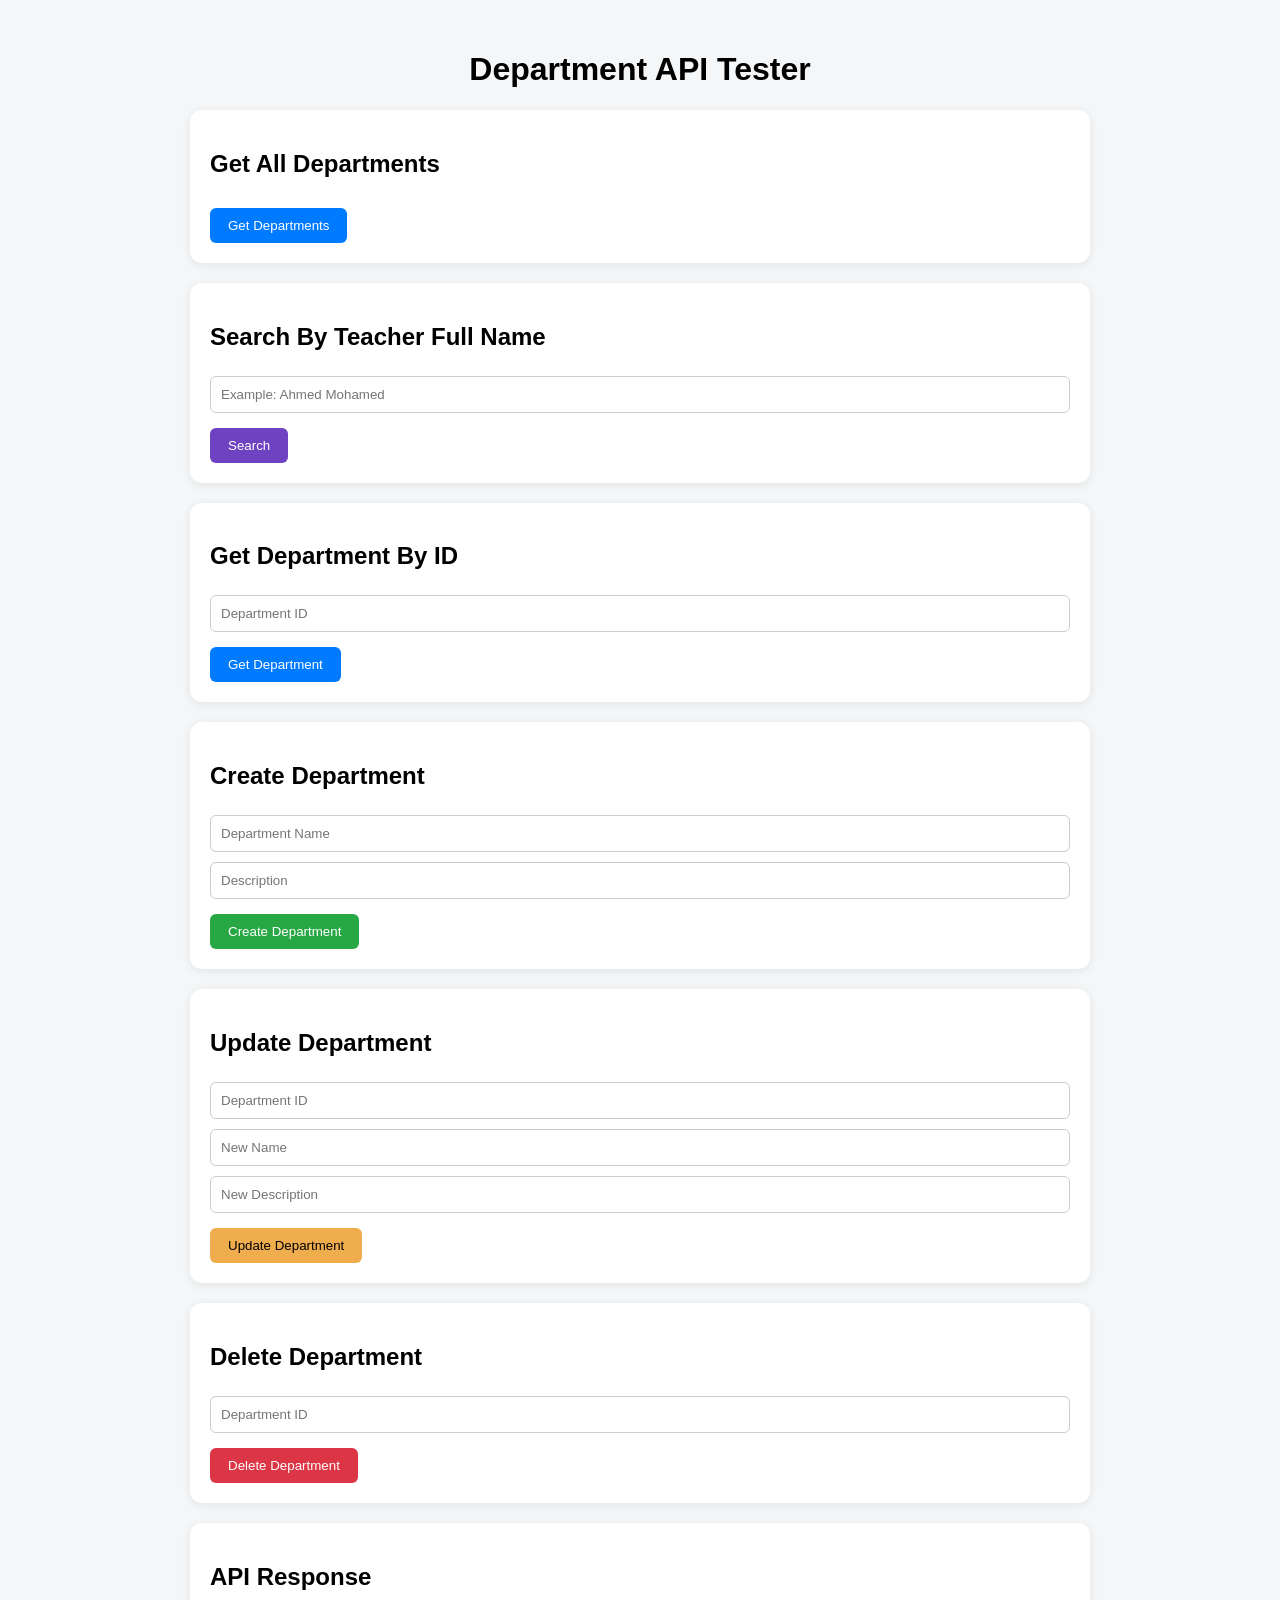
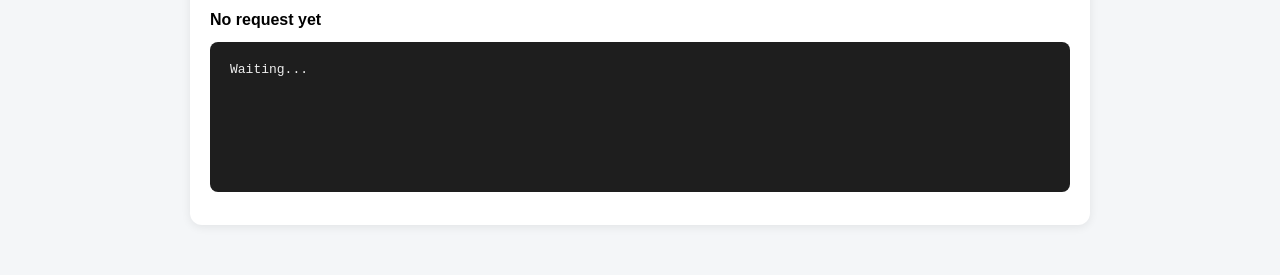
==== Front End/index.html @ 7e8ea7d5 "Third Commit" ====
<!DOCTYPE html>
<html lang="en">
<head>
    <meta charset="UTF-8">
    <meta name="viewport" content="width=device-width, initial-scale=1.0">

    <title>Department API Tester</title>

    <style>
        * {
            box-sizing: border-box;
        }

        body {
            font-family: Arial, sans-serif;
            background: #f4f6f8;
            margin: 0;
            padding: 30px;
        }

        .container {
            max-width: 900px;
            margin: auto;
        }

        h1 {
            text-align: center;
        }

        .card {
            background: white;
            padding: 20px;
            margin-bottom: 20px;
            border-radius: 12px;
            box-shadow: 0 2px 10px rgba(0,0,0,0.08);
        }

        input {
            width: 100%;
            padding: 10px;
            margin: 5px 0;
            border: 1px solid #ccc;
            border-radius: 6px;
        }

        button {
            padding: 10px 18px;
            margin-top: 10px;
            border: none;
            border-radius: 6px;
            cursor: pointer;
            background: #007bff;
            color: white;
        }

        .create {
            background: #28a745;
        }

        .update {
            background: #f0ad4e;
            color: black;
        }

        .delete {
            background: #dc3545;
        }

        .search {
            background: #6f42c1;
        }

        #status {
            font-weight: bold;
            margin-bottom: 10px;
        }

        pre {
            background: #1e1e1e;
            color: #eee;
            padding: 20px;
            border-radius: 8px;
            min-height: 150px;
            overflow-x: auto;
        }
    </style>
</head>

<body>

<div class="container">

    <h1>Department API Tester</h1>


    <!-- GET ALL -->
    <div class="card">
        <h2>Get All Departments</h2>

        <button onclick="getDepartments()">
            Get Departments
        </button>
    </div>


    <!-- SEARCH BY TEACHER NAME -->
    <div class="card">

        <h2>Search By Teacher Full Name</h2>

        <input
            type="text"
            id="teacherFullName"
            placeholder="Example: Ahmed Mohamed">

        <button
            class="search"
            onclick="searchByTeacherName()">

            Search
        </button>

    </div>


    <!-- GET BY ID -->
    <div class="card">

        <h2>Get Department By ID</h2>

        <input
            type="number"
            id="getId"
            placeholder="Department ID">

        <button onclick="getDepartmentById()">
            Get Department
        </button>

    </div>


    <!-- CREATE -->
    <div class="card">

        <h2>Create Department</h2>

        <input
            type="text"
            id="createName"
            placeholder="Department Name">

        <input
            type="text"
            id="createDescription"
            placeholder="Description">

        <button
            class="create"
            onclick="createDepartment()">

            Create Department
        </button>

    </div>


    <!-- UPDATE -->
    <div class="card">

        <h2>Update Department</h2>

        <input
            type="number"
            id="updateId"
            placeholder="Department ID">

        <input
            type="text"
            id="updateName"
            placeholder="New Name">

        <input
            type="text"
            id="updateDescription"
            placeholder="New Description">

        <button
            class="update"
            onclick="updateDepartment()">

            Update Department
        </button>

    </div>


    <!-- DELETE -->
    <div class="card">

        <h2>Delete Department</h2>

        <input
            type="number"
            id="deleteId"
            placeholder="Department ID">

        <button
            class="delete"
            onclick="deleteDepartment()">

            Delete Department
        </button>

    </div>


    <!-- RESPONSE -->
    <div class="card">

        <h2>API Response</h2>

        <div id="status">
            No request yet
        </div>

        <pre id="response">Waiting...</pre>

    </div>

</div>


<script>

    // غير البورت لو الـ API شغال على بورت مختلف
    const apiUrl = "http://localhost:5203/api/Department";


    function showResponse(status, data) {

        document.getElementById("status").textContent =
            "Status: " + status;

        if (typeof data === "string") {

            document.getElementById("response").textContent =
                data;

        } else {

            document.getElementById("response").textContent =
                JSON.stringify(data, null, 2);

        }
    }



    // ==================================
    // GET ALL
    // ==================================

    async function getDepartments() {

        try {

            const response = await fetch(apiUrl);

            const data = await response.json();

            showResponse(response.status, data);

        }
        catch (error) {

            showResponse("ERROR", error.message);

        }
    }



    // ==================================
    // SEARCH BY TEACHER FULL NAME
    // ==================================

    async function searchByTeacherName() {

        const fullName =
            document.getElementById("teacherFullName").value;


        if (!fullName.trim()) {

            alert("Enter Teacher Full Name");

            return;
        }


        try {

            const response = await fetch(
                `${apiUrl}/Search?fullName=${encodeURIComponent(fullName)}`
            );


            if (!response.ok) {

                const error =
                    await response.text();

                showResponse(
                    response.status,
                    error
                );

                return;
            }


            const data =
                await response.json();


            showResponse(
                response.status,
                data
            );

        }
        catch (error) {

            showResponse(
                "ERROR",
                error.message
            );

        }
    }



    // ==================================
    // GET BY ID
    // ==================================

    async function getDepartmentById() {

        const id =
            document.getElementById("getId").value;


        if (!id) {

            alert("Enter Department ID");

            return;
        }


        try {

            const response =
                await fetch(`${apiUrl}/${id}`);


            if (!response.ok) {

                const error =
                    await response.text();

                showResponse(
                    response.status,
                    error
                );

                return;
            }


            const data =
                await response.json();


            showResponse(
                response.status,
                data
            );

        }
        catch (error) {

            showResponse(
                "ERROR",
                error.message
            );

        }
    }



    // ==================================
    // CREATE
    // ==================================

    async function createDepartment() {

        const name =
            document.getElementById("createName").value;

        const description =
            document.getElementById("createDescription").value;


        if (!name.trim()) {

            alert("Enter Department Name");

            return;
        }


        const department = {

            name: name,

            description: description

        };


        try {

            const response = await fetch(
                apiUrl,
                {
                    method: "POST",

                    headers: {
                        "Content-Type": "application/json"
                    },

                    body: JSON.stringify(department)
                }
            );


            if (!response.ok) {

                const error =
                    await response.text();

                showResponse(
                    response.status,
                    error
                );

                return;
            }


            const data =
                await response.json();


            showResponse(
                response.status,
                data
            );

        }
        catch (error) {

            showResponse(
                "ERROR",
                error.message
            );

        }
    }



    // ==================================
    // UPDATE
    // ==================================

    async function updateDepartment() {

        const id =
            document.getElementById("updateId").value;

        const name =
            document.getElementById("updateName").value;

        const description =
            document.getElementById("updateDescription").value;


        if (!id || !name.trim()) {

            alert("Enter Department ID and Name");

            return;
        }


        const department = {

            id: Number(id),

            name: name,

            description: description

        };


        try {

            const response =
                await fetch(
                    `${apiUrl}/${id}`,
                    {
                        method: "PUT",

                        headers: {
                            "Content-Type": "application/json"
                        },

                        body:
                            JSON.stringify(department)
                    }
                );


            // Controller returns NoContent()
            if (response.status === 204) {

                showResponse(
                    204,
                    "Department Updated Successfully"
                );

                return;
            }


            const error =
                await response.text();


            showResponse(
                response.status,
                error
            );

        }
        catch (error) {

            showResponse(
                "ERROR",
                error.message
            );

        }
    }



    // ==================================
    // DELETE
    // ==================================

    async function deleteDepartment() {

        const id =
            document.getElementById("deleteId").value;


        if (!id) {

            alert("Enter Department ID");

            return;
        }


        try {

            const response =
                await fetch(
                    `${apiUrl}?id=${id}`,
                    {
                        method: "DELETE",

                        headers: {
                            "Content-Type": "application/json"
                        },

                        // لأن الـ Controller الحالي عندك
                        // بيطلب Department parameter
                        body: JSON.stringify({
                            id: Number(id),
                            name: "Delete",
                            description: ""
                        })
                    }
                );


            if (response.status === 204) {

                showResponse(
                    204,
                    "Department Deleted Successfully"
                );

                return;
            }


            const error =
                await response.text();


            showResponse(
                response.status,
                error
            );

        }
        catch (error) {

            showResponse(
                "ERROR",
                error.message
            );

        }
    }

</script>

</body>
</html>
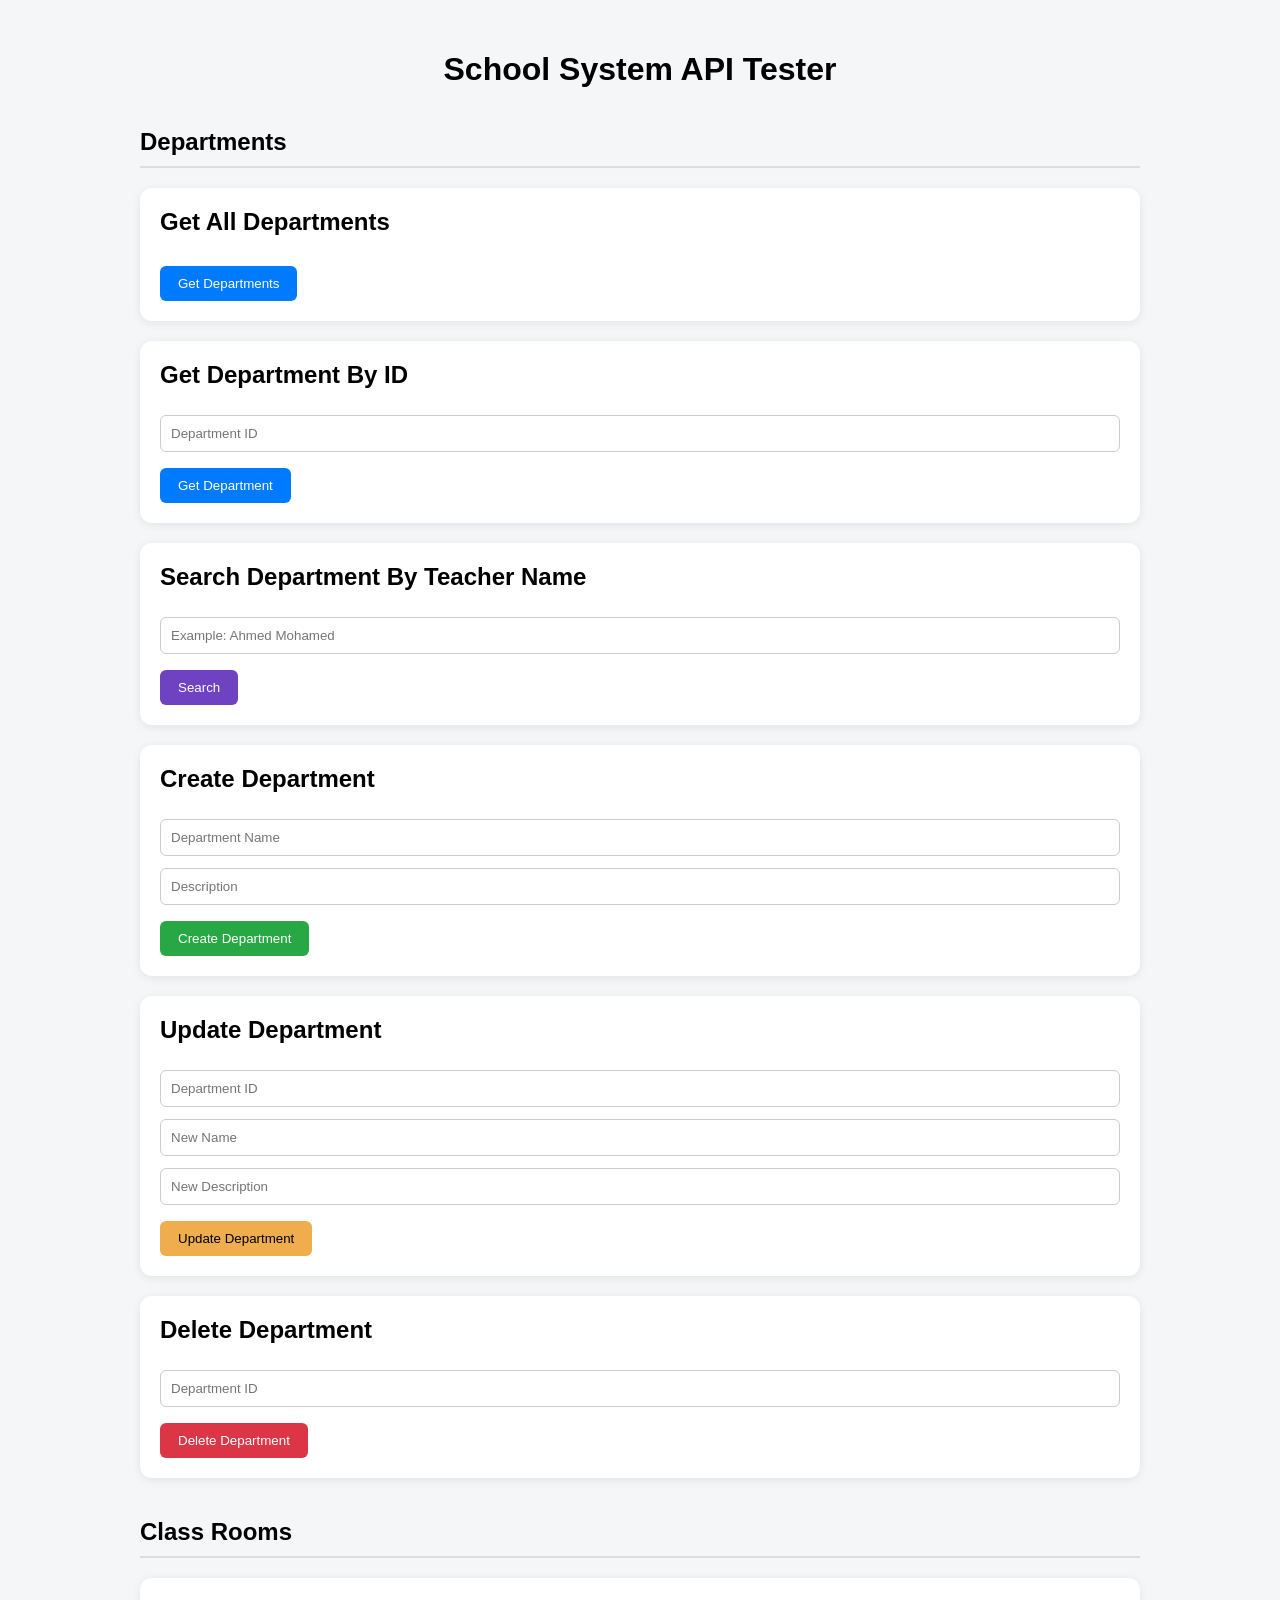
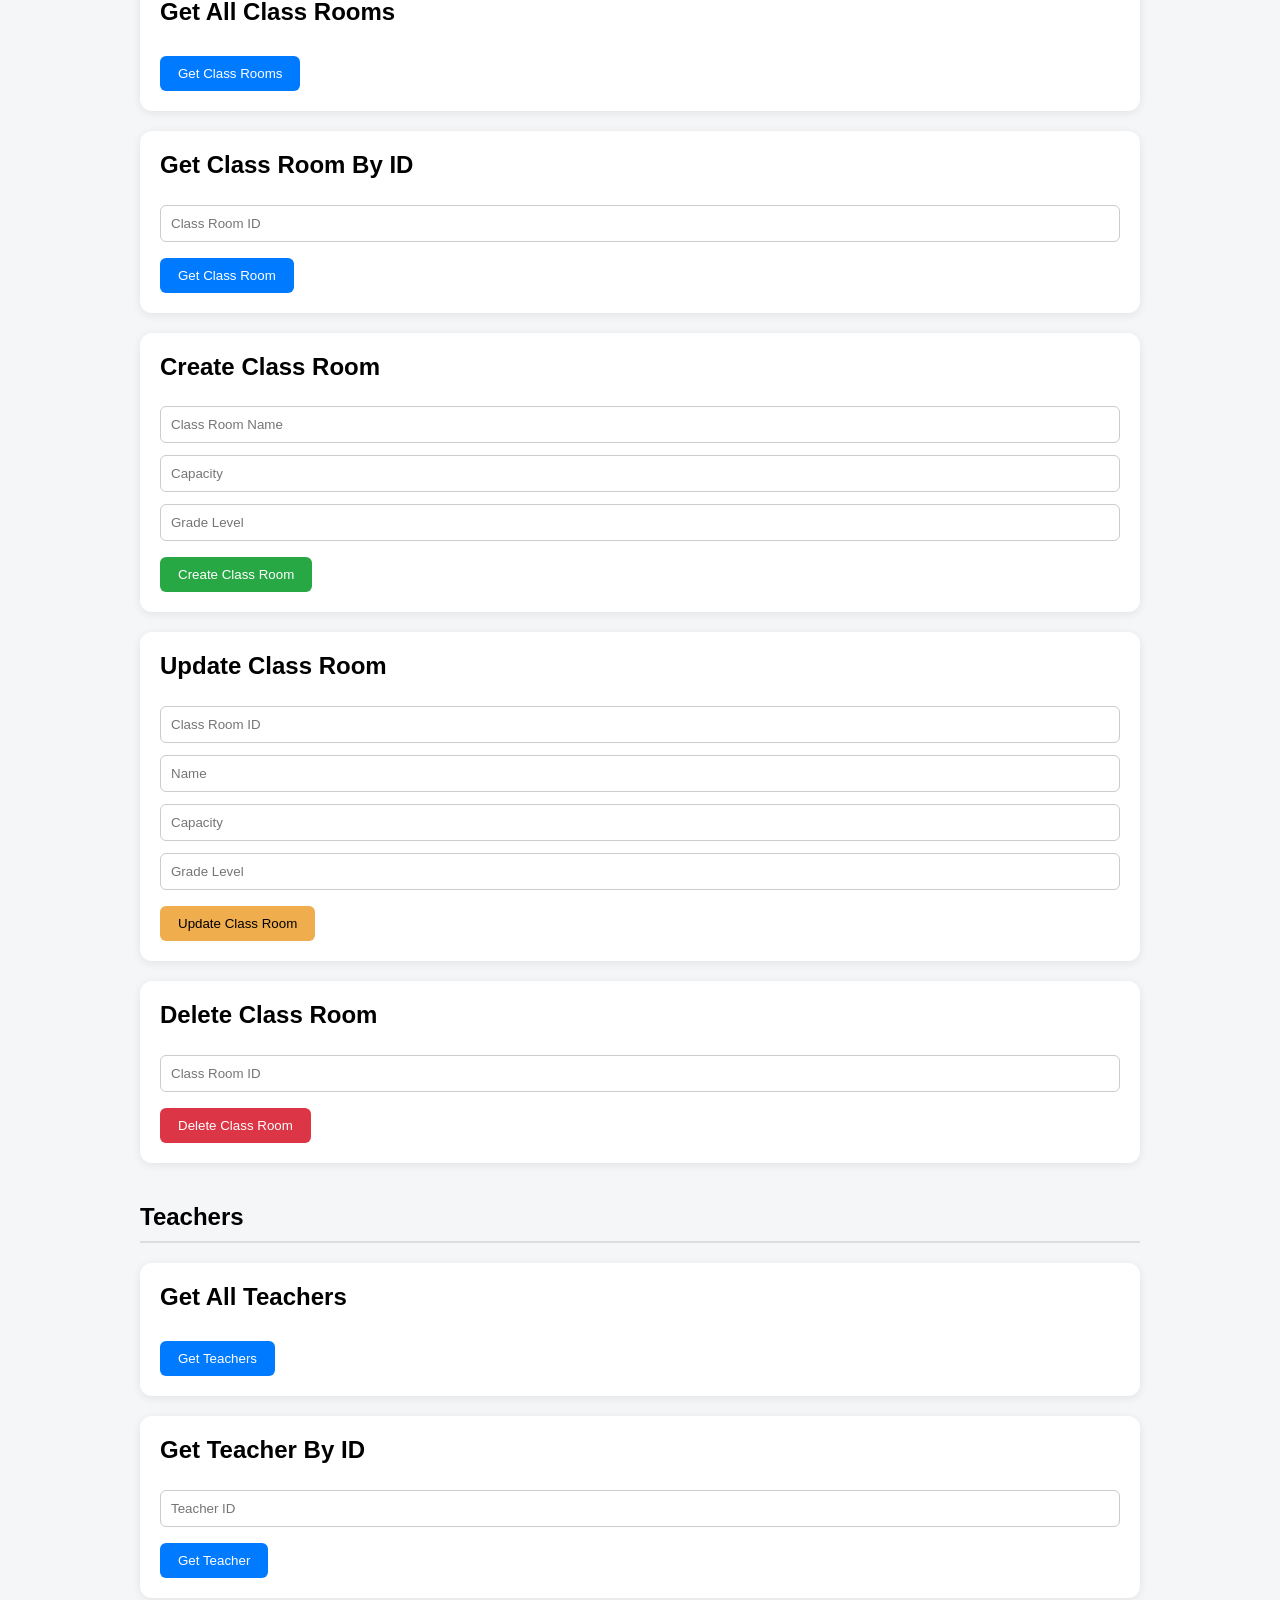
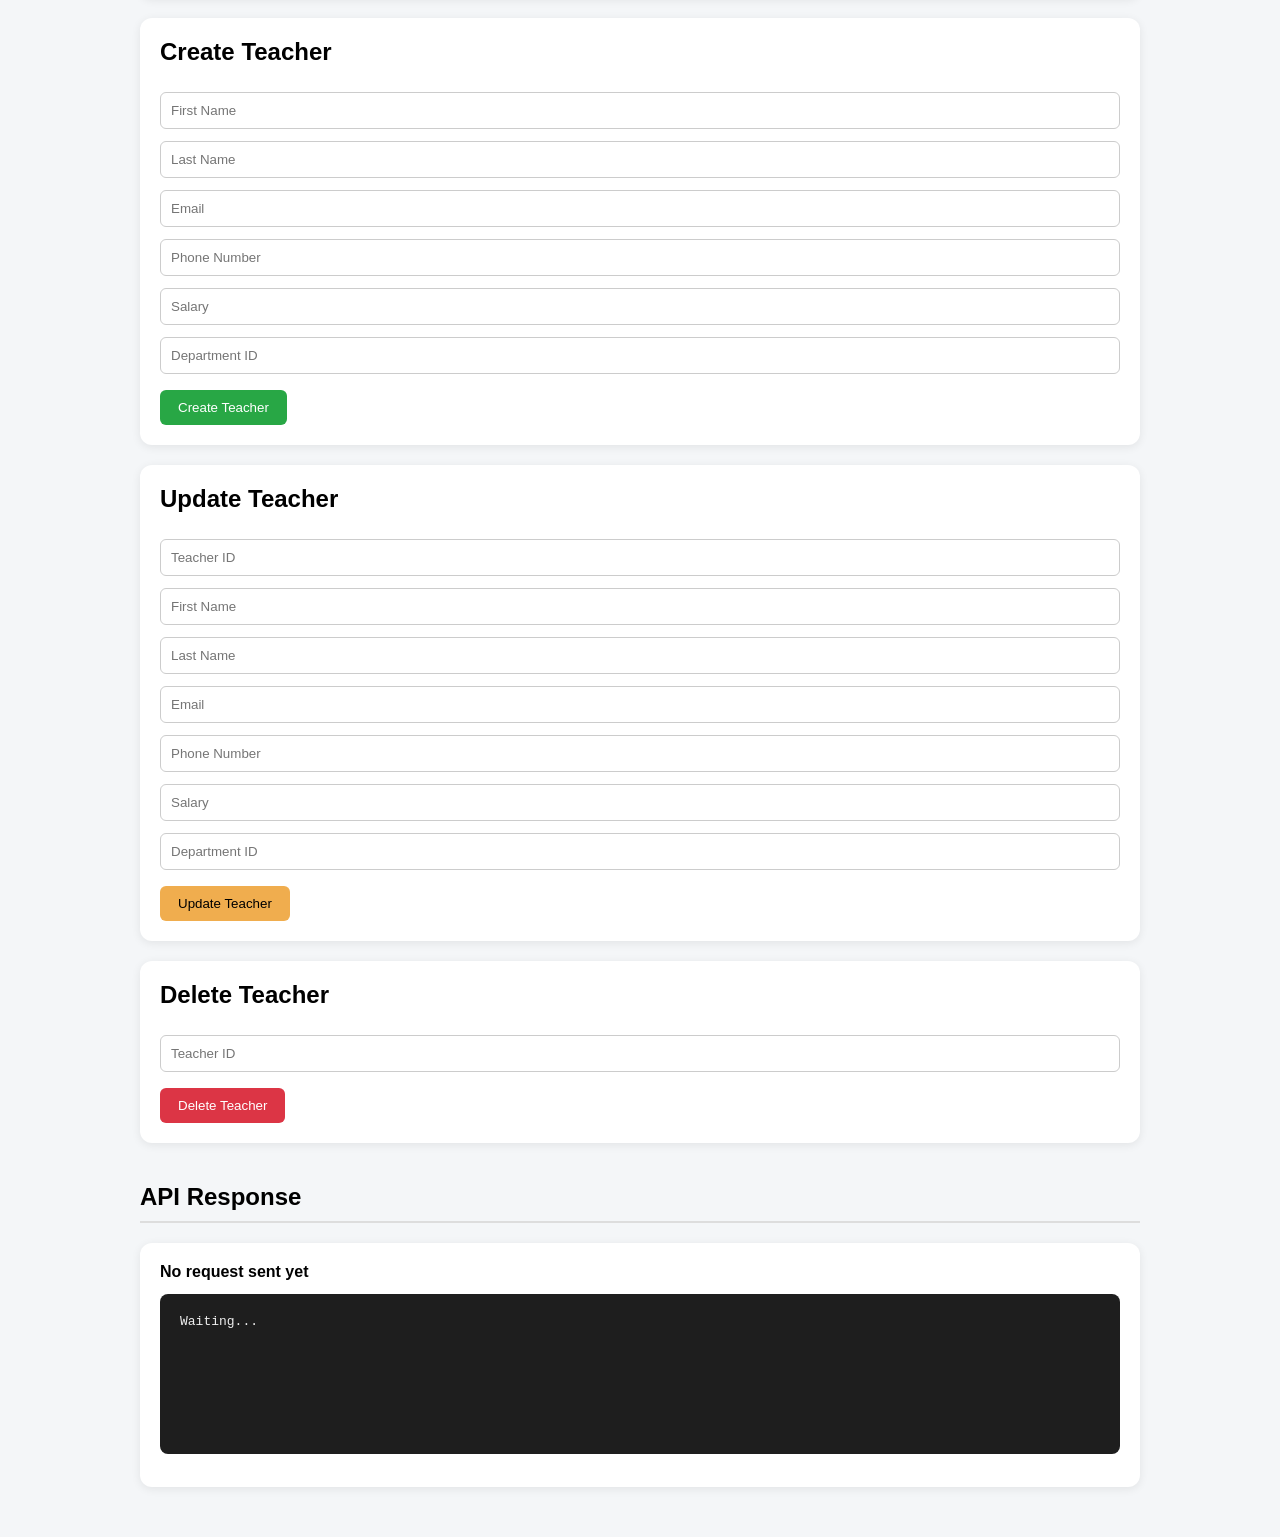
==== commit 44da4e27: "Commit fore" ====
--- a/Front End/index.html
+++ b/Front End/index.html
@@ -3,8 +3,7 @@
 <head>
     <meta charset="UTF-8">
     <meta name="viewport" content="width=device-width, initial-scale=1.0">
-
-    <title>Department API Tester</title>
+    <title>School System API Tester</title>
 
     <style>
         * {
@@ -12,19 +11,30 @@
         }
 
         body {
+            margin: 0;
+            padding: 30px;
             font-family: Arial, sans-serif;
             background: #f4f6f8;
-            margin: 0;
-            padding: 30px;
         }
 
         .container {
-            max-width: 900px;
+            max-width: 1000px;
             margin: auto;
         }
 
         h1 {
             text-align: center;
+            margin-bottom: 30px;
+        }
+
+        h2 {
+            margin-top: 0;
+        }
+
+        .section-title {
+            margin-top: 40px;
+            padding-bottom: 10px;
+            border-bottom: 2px solid #ddd;
         }
 
         .card {
@@ -38,7 +48,7 @@
         input {
             width: 100%;
             padding: 10px;
-            margin: 5px 0;
+            margin: 6px 0;
             border: 1px solid #ccc;
             border-radius: 6px;
         }
@@ -49,8 +59,8 @@
             border: none;
             border-radius: 6px;
             cursor: pointer;
+            color: white;
             background: #007bff;
-            color: white;
         }
 
         .create {
@@ -80,7 +90,7 @@
             color: #eee;
             padding: 20px;
             border-radius: 8px;
-            min-height: 150px;
+            min-height: 160px;
             overflow-x: auto;
         }
     </style>
@@ -90,10 +100,16 @@
 
 <div class="container">
 
-    <h1>Department API Tester</h1>
-
-
-    <!-- GET ALL -->
+    <h1>School System API Tester</h1>
+
+
+    <!-- ========================= -->
+    <!-- DEPARTMENTS -->
+    <!-- ========================= -->
+
+    <h2 class="section-title">Departments</h2>
+
+
     <div class="card">
         <h2>Get All Departments</h2>
 
@@ -103,14 +119,26 @@
     </div>
 
 
-    <!-- SEARCH BY TEACHER NAME -->
-    <div class="card">
-
-        <h2>Search By Teacher Full Name</h2>
-
-        <input
-            type="text"
-            id="teacherFullName"
+    <div class="card">
+        <h2>Get Department By ID</h2>
+
+        <input
+            type="number"
+            id="departmentGetId"
+            placeholder="Department ID">
+
+        <button onclick="getDepartmentById()">
+            Get Department
+        </button>
+    </div>
+
+
+    <div class="card">
+        <h2>Search Department By Teacher Name</h2>
+
+        <input
+            type="text"
+            id="teacherSearchName"
             placeholder="Example: Ahmed Mohamed">
 
         <button
@@ -119,40 +147,20 @@
 
             Search
         </button>
-
-    </div>
-
-
-    <!-- GET BY ID -->
-    <div class="card">
-
-        <h2>Get Department By ID</h2>
-
-        <input
-            type="number"
-            id="getId"
-            placeholder="Department ID">
-
-        <button onclick="getDepartmentById()">
-            Get Department
-        </button>
-
-    </div>
-
-
-    <!-- CREATE -->
-    <div class="card">
-
+    </div>
+
+
+    <div class="card">
         <h2>Create Department</h2>
 
         <input
             type="text"
-            id="createName"
+            id="departmentCreateName"
             placeholder="Department Name">
 
         <input
             type="text"
-            id="createDescription"
+            id="departmentCreateDescription"
             placeholder="Description">
 
         <button
@@ -161,28 +169,25 @@
 
             Create Department
         </button>
-
-    </div>
-
-
-    <!-- UPDATE -->
-    <div class="card">
-
+    </div>
+
+
+    <div class="card">
         <h2>Update Department</h2>
 
         <input
             type="number"
-            id="updateId"
+            id="departmentUpdateId"
             placeholder="Department ID">
 
         <input
             type="text"
-            id="updateName"
+            id="departmentUpdateName"
             placeholder="New Name">
 
         <input
             type="text"
-            id="updateDescription"
+            id="departmentUpdateDescription"
             placeholder="New Description">
 
         <button
@@ -191,18 +196,15 @@
 
             Update Department
         </button>
-
-    </div>
-
-
-    <!-- DELETE -->
-    <div class="card">
-
+    </div>
+
+
+    <div class="card">
         <h2>Delete Department</h2>
 
         <input
             type="number"
-            id="deleteId"
+            id="departmentDeleteId"
             placeholder="Department ID">
 
         <button
@@ -211,17 +213,281 @@
 
             Delete Department
         </button>
-
-    </div>
-
-
+    </div>
+
+
+    <!-- ========================= -->
+    <!-- CLASSROOMS -->
+    <!-- ========================= -->
+
+    <h2 class="section-title">Class Rooms</h2>
+
+
+    <div class="card">
+
+        <h2>Get All Class Rooms</h2>
+
+        <button onclick="getClassRooms()">
+            Get Class Rooms
+        </button>
+
+    </div>
+
+
+    <div class="card">
+
+        <h2>Get Class Room By ID</h2>
+
+        <input
+            type="number"
+            id="classRoomGetId"
+            placeholder="Class Room ID">
+
+        <button onclick="getClassRoomById()">
+            Get Class Room
+        </button>
+
+    </div>
+
+
+    <div class="card">
+
+        <h2>Create Class Room</h2>
+
+        <input
+            type="text"
+            id="classRoomCreateName"
+            placeholder="Class Room Name">
+
+        <input
+            type="number"
+            id="classRoomCreateCapacity"
+            placeholder="Capacity">
+
+        <input
+            type="text"
+            id="classRoomCreateGrade"
+            placeholder="Grade Level">
+
+        <button
+            class="create"
+            onclick="createClassRoom()">
+
+            Create Class Room
+        </button>
+
+    </div>
+
+
+    <div class="card">
+
+        <h2>Update Class Room</h2>
+
+        <input
+            type="number"
+            id="classRoomUpdateId"
+            placeholder="Class Room ID">
+
+        <input
+            type="text"
+            id="classRoomUpdateName"
+            placeholder="Name">
+
+        <input
+            type="number"
+            id="classRoomUpdateCapacity"
+            placeholder="Capacity">
+
+        <input
+            type="text"
+            id="classRoomUpdateGrade"
+            placeholder="Grade Level">
+
+        <button
+            class="update"
+            onclick="updateClassRoom()">
+
+            Update Class Room
+        </button>
+
+    </div>
+
+
+    <div class="card">
+
+        <h2>Delete Class Room</h2>
+
+        <input
+            type="number"
+            id="classRoomDeleteId"
+            placeholder="Class Room ID">
+
+        <button
+            class="delete"
+            onclick="deleteClassRoom()">
+
+            Delete Class Room
+        </button>
+
+    </div>
+
+
+    <!-- ========================= -->
+    <!-- TEACHERS -->
+    <!-- ========================= -->
+
+    <h2 class="section-title">Teachers</h2>
+
+
+    <div class="card">
+
+        <h2>Get All Teachers</h2>
+
+        <button onclick="getTeachers()">
+            Get Teachers
+        </button>
+
+    </div>
+
+
+    <div class="card">
+
+        <h2>Get Teacher By ID</h2>
+
+        <input
+            type="number"
+            id="teacherGetId"
+            placeholder="Teacher ID">
+
+        <button onclick="getTeacherById()">
+            Get Teacher
+        </button>
+
+    </div>
+
+
+    <div class="card">
+
+        <h2>Create Teacher</h2>
+
+        <input
+            type="text"
+            id="teacherCreateFirstName"
+            placeholder="First Name">
+
+        <input
+            type="text"
+            id="teacherCreateLastName"
+            placeholder="Last Name">
+
+        <input
+            type="email"
+            id="teacherCreateEmail"
+            placeholder="Email">
+
+        <input
+            type="text"
+            id="teacherCreatePhone"
+            placeholder="Phone Number">
+
+        <input
+            type="number"
+            id="teacherCreateSalary"
+            placeholder="Salary">
+
+        <input
+            type="number"
+            id="teacherCreateDepartmentId"
+            placeholder="Department ID">
+
+        <button
+            class="create"
+            onclick="createTeacher()">
+
+            Create Teacher
+        </button>
+
+    </div>
+
+
+    <div class="card">
+
+        <h2>Update Teacher</h2>
+
+        <input
+            type="number"
+            id="teacherUpdateId"
+            placeholder="Teacher ID">
+
+        <input
+            type="text"
+            id="teacherUpdateFirstName"
+            placeholder="First Name">
+
+        <input
+            type="text"
+            id="teacherUpdateLastName"
+            placeholder="Last Name">
+
+        <input
+            type="email"
+            id="teacherUpdateEmail"
+            placeholder="Email">
+
+        <input
+            type="text"
+            id="teacherUpdatePhone"
+            placeholder="Phone Number">
+
+        <input
+            type="number"
+            id="teacherUpdateSalary"
+            placeholder="Salary">
+
+        <input
+            type="number"
+            id="teacherUpdateDepartmentId"
+            placeholder="Department ID">
+
+        <button
+            class="update"
+            onclick="updateTeacher()">
+
+            Update Teacher
+        </button>
+
+    </div>
+
+
+    <div class="card">
+
+        <h2>Delete Teacher</h2>
+
+        <input
+            type="number"
+            id="teacherDeleteId"
+            placeholder="Teacher ID">
+
+        <button
+            class="delete"
+            onclick="deleteTeacher()">
+
+            Delete Teacher
+        </button>
+
+    </div>
+
+
+    <!-- ========================= -->
     <!-- RESPONSE -->
-    <div class="card">
-
-        <h2>API Response</h2>
+    <!-- ========================= -->
+
+    <h2 class="section-title">API Response</h2>
+
+    <div class="card">
 
         <div id="status">
-            No request yet
+            No request sent yet
         </div>
 
         <pre id="response">Waiting...</pre>
@@ -233,63 +499,132 @@
 
 <script>
 
-    // غير البورت لو الـ API شغال على بورت مختلف
-    const apiUrl = "http://localhost:5203/api/Department";
-
+    // ================================
+    // API URLs
+    // ================================
+
+    const baseUrl = "http://localhost:5203/api";
+
+    const departmentUrl = `${baseUrl}/Department`;
+
+    const classRoomUrl = `${baseUrl}/ClassRooms`;
+
+    const teacherUrl = `${baseUrl}/Teacher`;
+
+
+
+    // ================================
+    // RESPONSE HELPER
+    // ================================
 
     function showResponse(status, data) {
 
         document.getElementById("status").textContent =
             "Status: " + status;
 
-        if (typeof data === "string") {
-
-            document.getElementById("response").textContent =
-                data;
-
-        } else {
-
-            document.getElementById("response").textContent =
-                JSON.stringify(data, null, 2);
-
-        }
-    }
-
-
-
-    // ==================================
-    // GET ALL
-    // ==================================
+        document.getElementById("response").textContent =
+            typeof data === "string"
+                ? data
+                : JSON.stringify(data, null, 2);
+    }
+
+
+    async function readResponse(response) {
+
+        if (response.status === 204) {
+            return null;
+        }
+
+        const text = await response.text();
+
+        if (!text) {
+            return null;
+        }
+
+        try {
+            return JSON.parse(text);
+        }
+        catch {
+            return text;
+        }
+    }
+
+
+    // ==================================================
+    // DEPARTMENTS
+    // ==================================================
+
+
+    // GET /api/Department
 
     async function getDepartments() {
 
         try {
 
-            const response = await fetch(apiUrl);
-
-            const data = await response.json();
-
-            showResponse(response.status, data);
-
-        }
-        catch (error) {
-
-            showResponse("ERROR", error.message);
-
-        }
-    }
-
-
-
-    // ==================================
-    // SEARCH BY TEACHER FULL NAME
-    // ==================================
+            const response =
+                await fetch(departmentUrl);
+
+            const data =
+                await readResponse(response);
+
+            showResponse(
+                response.status,
+                data
+            );
+
+        }
+        catch (error) {
+
+            showResponse("ERROR", error.message);
+
+        }
+    }
+
+
+
+    // GET /api/Department/{id}
+
+    async function getDepartmentById() {
+
+        const id =
+            document.getElementById("departmentGetId").value;
+
+        if (!id) {
+
+            alert("Enter Department ID");
+
+            return;
+        }
+
+        try {
+
+            const response =
+                await fetch(`${departmentUrl}/${id}`);
+
+            const data =
+                await readResponse(response);
+
+            showResponse(
+                response.status,
+                data
+            );
+
+        }
+        catch (error) {
+
+            showResponse("ERROR", error.message);
+
+        }
+    }
+
+
+
+    // GET /api/Department/Search?fullName=...
 
     async function searchByTeacherName() {
 
         const fullName =
-            document.getElementById("teacherFullName").value;
-
+            document.getElementById("teacherSearchName").value;
 
         if (!fullName.trim()) {
 
@@ -298,246 +633,111 @@
             return;
         }
 
-
-        try {
-
-            const response = await fetch(
-                `${apiUrl}/Search?fullName=${encodeURIComponent(fullName)}`
-            );
-
-
-            if (!response.ok) {
-
-                const error =
-                    await response.text();
-
-                showResponse(
-                    response.status,
-                    error
+        try {
+
+            const response =
+                await fetch(
+                    `${departmentUrl}/Search?fullName=${encodeURIComponent(fullName)}`
                 );
 
-                return;
-            }
-
-
-            const data =
-                await response.json();
-
-
-            showResponse(
-                response.status,
-                data
-            );
-
-        }
-        catch (error) {
-
-            showResponse(
-                "ERROR",
-                error.message
-            );
-
-        }
-    }
-
-
-
-    // ==================================
-    // GET BY ID
-    // ==================================
-
-    async function getDepartmentById() {
-
-        const id =
-            document.getElementById("getId").value;
-
-
-        if (!id) {
-
-            alert("Enter Department ID");
-
-            return;
-        }
-
-
-        try {
-
-            const response =
-                await fetch(`${apiUrl}/${id}`);
-
-
-            if (!response.ok) {
-
-                const error =
-                    await response.text();
-
-                showResponse(
-                    response.status,
-                    error
-                );
-
-                return;
-            }
-
-
-            const data =
-                await response.json();
-
-
-            showResponse(
-                response.status,
-                data
-            );
-
-        }
-        catch (error) {
-
-            showResponse(
-                "ERROR",
-                error.message
-            );
-
-        }
-    }
-
-
-
-    // ==================================
-    // CREATE
-    // ==================================
+            const data =
+                await readResponse(response);
+
+            showResponse(
+                response.status,
+                data
+            );
+
+        }
+        catch (error) {
+
+            showResponse("ERROR", error.message);
+
+        }
+    }
+
+
+
+    // POST /api/Department
 
     async function createDepartment() {
 
         const name =
-            document.getElementById("createName").value;
+            document.getElementById("departmentCreateName").value;
 
         const description =
-            document.getElementById("createDescription").value;
-
-
-        if (!name.trim()) {
-
-            alert("Enter Department Name");
-
-            return;
-        }
-
-
-        const department = {
-
+            document.getElementById("departmentCreateDescription").value;
+
+        const dto = {
             name: name,
-
             description: description
-
         };
 
-
-        try {
-
-            const response = await fetch(
-                apiUrl,
-                {
+        try {
+
+            const response =
+                await fetch(departmentUrl, {
+
                     method: "POST",
 
                     headers: {
                         "Content-Type": "application/json"
                     },
 
-                    body: JSON.stringify(department)
-                }
-            );
-
-
-            if (!response.ok) {
-
-                const error =
-                    await response.text();
-
-                showResponse(
-                    response.status,
-                    error
-                );
-
-                return;
-            }
-
-
-            const data =
-                await response.json();
-
-
-            showResponse(
-                response.status,
-                data
-            );
-
-        }
-        catch (error) {
-
-            showResponse(
-                "ERROR",
-                error.message
-            );
-
-        }
-    }
-
-
-
-    // ==================================
-    // UPDATE
-    // ==================================
+                    body: JSON.stringify(dto)
+                });
+
+            const data =
+                await readResponse(response);
+
+            showResponse(
+                response.status,
+                data
+            );
+
+        }
+        catch (error) {
+
+            showResponse("ERROR", error.message);
+
+        }
+    }
+
+
+
+    // PUT /api/Department/{id}
 
     async function updateDepartment() {
 
         const id =
-            document.getElementById("updateId").value;
+            document.getElementById("departmentUpdateId").value;
 
         const name =
-            document.getElementById("updateName").value;
+            document.getElementById("departmentUpdateName").value;
 
         const description =
-            document.getElementById("updateDescription").value;
-
-
-        if (!id || !name.trim()) {
-
-            alert("Enter Department ID and Name");
-
-            return;
-        }
-
-
-        const department = {
-
-            id: Number(id),
-
+            document.getElementById("departmentUpdateDescription").value;
+
+        const dto = {
             name: name,
-
             description: description
-
         };
 
-
-        try {
-
-            const response =
-                await fetch(
-                    `${apiUrl}/${id}`,
-                    {
-                        method: "PUT",
-
-                        headers: {
-                            "Content-Type": "application/json"
-                        },
-
-                        body:
-                            JSON.stringify(department)
-                    }
-                );
-
-
-            // Controller returns NoContent()
+        try {
+
+            const response =
+                await fetch(`${departmentUrl}/${id}`, {
+
+                    method: "PUT",
+
+                    headers: {
+                        "Content-Type": "application/json"
+                    },
+
+                    body: JSON.stringify(dto)
+                });
+
+
             if (response.status === 204) {
 
                 showResponse(
@@ -549,37 +749,30 @@
             }
 
 
-            const error =
-                await response.text();
-
-
-            showResponse(
-                response.status,
-                error
-            );
-
-        }
-        catch (error) {
-
-            showResponse(
-                "ERROR",
-                error.message
-            );
-
-        }
-    }
-
-
-
-    // ==================================
-    // DELETE
-    // ==================================
+            const data =
+                await readResponse(response);
+
+            showResponse(
+                response.status,
+                data
+            );
+
+        }
+        catch (error) {
+
+            showResponse("ERROR", error.message);
+
+        }
+    }
+
+
+
+    // DELETE /api/Department?id=1
 
     async function deleteDepartment() {
 
         const id =
-            document.getElementById("deleteId").value;
-
+            document.getElementById("departmentDeleteId").value;
 
         if (!id) {
 
@@ -589,11 +782,16 @@
         }
 
 
+        if (!confirm("Delete this Department?")) {
+            return;
+        }
+
+
         try {
 
             const response =
                 await fetch(
-                    `${apiUrl}?id=${id}`,
+                    `${departmentUrl}?id=${id}`,
                     {
                         method: "DELETE",
 
@@ -601,8 +799,6 @@
                             "Content-Type": "application/json"
                         },
 
-                        // لأن الـ Controller الحالي عندك
-                        // بيطلب Department parameter
                         body: JSON.stringify({
                             id: Number(id),
                             name: "Delete",
@@ -623,22 +819,533 @@
             }
 
 
-            const error =
-                await response.text();
-
-
-            showResponse(
-                response.status,
-                error
-            );
-
-        }
-        catch (error) {
-
-            showResponse(
-                "ERROR",
-                error.message
-            );
+            const data =
+                await readResponse(response);
+
+            showResponse(
+                response.status,
+                data
+            );
+
+        }
+        catch (error) {
+
+            showResponse("ERROR", error.message);
+
+        }
+    }
+
+
+
+    // ==================================================
+    // CLASS ROOMS
+    // ==================================================
+
+
+    // GET /api/ClassRooms
+
+    async function getClassRooms() {
+
+        try {
+
+            const response =
+                await fetch(classRoomUrl);
+
+            const data =
+                await readResponse(response);
+
+            showResponse(
+                response.status,
+                data
+            );
+
+        }
+        catch (error) {
+
+            showResponse("ERROR", error.message);
+
+        }
+    }
+
+
+
+    // GET /api/ClassRooms/{id}
+
+    async function getClassRoomById() {
+
+        const id =
+            document.getElementById("classRoomGetId").value;
+
+        if (!id) {
+
+            alert("Enter Class Room ID");
+
+            return;
+        }
+
+        try {
+
+            const response =
+                await fetch(`${classRoomUrl}/${id}`);
+
+            const data =
+                await readResponse(response);
+
+            showResponse(
+                response.status,
+                data
+            );
+
+        }
+        catch (error) {
+
+            showResponse("ERROR", error.message);
+
+        }
+    }
+
+
+
+    // POST /api/ClassRooms
+
+    async function createClassRoom() {
+
+        const dto = {
+
+            name:
+                document.getElementById("classRoomCreateName").value,
+
+            capacity:
+                Number(
+                    document.getElementById("classRoomCreateCapacity").value
+                ),
+
+            gradeLevel:
+                document.getElementById("classRoomCreateGrade").value
+        };
+
+
+        try {
+
+            const response =
+                await fetch(classRoomUrl, {
+
+                    method: "POST",
+
+                    headers: {
+                        "Content-Type": "application/json"
+                    },
+
+                    body: JSON.stringify(dto)
+                });
+
+
+            const data =
+                await readResponse(response);
+
+            showResponse(
+                response.status,
+                data
+            );
+
+        }
+        catch (error) {
+
+            showResponse("ERROR", error.message);
+
+        }
+    }
+
+
+
+    // PUT /api/ClassRooms/{id}
+
+    async function updateClassRoom() {
+
+        const id =
+            document.getElementById("classRoomUpdateId").value;
+
+
+        const dto = {
+
+            name:
+                document.getElementById("classRoomUpdateName").value,
+
+            capacity:
+                Number(
+                    document.getElementById("classRoomUpdateCapacity").value
+                ),
+
+            gradeLevel:
+                document.getElementById("classRoomUpdateGrade").value
+        };
+
+
+        try {
+
+            const response =
+                await fetch(`${classRoomUrl}/${id}`, {
+
+                    method: "PUT",
+
+                    headers: {
+                        "Content-Type": "application/json"
+                    },
+
+                    body: JSON.stringify(dto)
+                });
+
+
+            if (response.status === 204) {
+
+                showResponse(
+                    204,
+                    "Class Room Updated Successfully"
+                );
+
+                return;
+            }
+
+
+            const data =
+                await readResponse(response);
+
+            showResponse(
+                response.status,
+                data
+            );
+
+        }
+        catch (error) {
+
+            showResponse("ERROR", error.message);
+
+        }
+    }
+
+
+
+    // DELETE /api/ClassRooms?id=1
+
+    async function deleteClassRoom() {
+
+        const id =
+            document.getElementById("classRoomDeleteId").value;
+
+
+        if (!id) {
+
+            alert("Enter Class Room ID");
+
+            return;
+        }
+
+
+        if (!confirm("Delete this Class Room?")) {
+            return;
+        }
+
+
+        try {
+
+            const response =
+                await fetch(
+                    `${classRoomUrl}?id=${id}`,
+                    {
+                        method: "DELETE"
+                    }
+                );
+
+
+            if (response.status === 204) {
+
+                showResponse(
+                    204,
+                    "Class Room Deleted Successfully"
+                );
+
+                return;
+            }
+
+
+            const data =
+                await readResponse(response);
+
+            showResponse(
+                response.status,
+                data
+            );
+
+        }
+        catch (error) {
+
+            showResponse("ERROR", error.message);
+
+        }
+    }
+
+
+
+    // ==================================================
+    // TEACHERS
+    // ==================================================
+
+
+    // GET /api/Teacher
+
+    async function getTeachers() {
+
+        try {
+
+            const response =
+                await fetch(teacherUrl);
+
+            const data =
+                await readResponse(response);
+
+            showResponse(
+                response.status,
+                data
+            );
+
+        }
+        catch (error) {
+
+            showResponse("ERROR", error.message);
+
+        }
+    }
+
+
+
+    // GET /api/Teacher/{id}
+
+    async function getTeacherById() {
+
+        const id =
+            document.getElementById("teacherGetId").value;
+
+        if (!id) {
+
+            alert("Enter Teacher ID");
+
+            return;
+        }
+
+
+        try {
+
+            const response =
+                await fetch(`${teacherUrl}/${id}`);
+
+            const data =
+                await readResponse(response);
+
+            showResponse(
+                response.status,
+                data
+            );
+
+        }
+        catch (error) {
+
+            showResponse("ERROR", error.message);
+
+        }
+    }
+
+
+
+    // POST /api/Teacher
+
+    async function createTeacher() {
+
+        const dto = {
+
+            firstName:
+                document.getElementById("teacherCreateFirstName").value,
+
+            lastName:
+                document.getElementById("teacherCreateLastName").value,
+
+            email:
+                document.getElementById("teacherCreateEmail").value,
+
+            phoneNumber:
+                document.getElementById("teacherCreatePhone").value,
+
+            salary:
+                Number(
+                    document.getElementById("teacherCreateSalary").value
+                ),
+
+            departmentId:
+                Number(
+                    document.getElementById("teacherCreateDepartmentId").value
+                )
+        };
+
+
+        try {
+
+            const response =
+                await fetch(teacherUrl, {
+
+                    method: "POST",
+
+                    headers: {
+                        "Content-Type": "application/json"
+                    },
+
+                    body:
+                        JSON.stringify(dto)
+                });
+
+
+            const data =
+                await readResponse(response);
+
+            showResponse(
+                response.status,
+                data
+            );
+
+        }
+        catch (error) {
+
+            showResponse("ERROR", error.message);
+
+        }
+    }
+
+
+
+    // PUT /api/Teacher?id=1
+
+    async function updateTeacher() {
+
+        const id =
+            document.getElementById("teacherUpdateId").value;
+
+
+        const dto = {
+
+            firstName:
+                document.getElementById("teacherUpdateFirstName").value,
+
+            lastName:
+                document.getElementById("teacherUpdateLastName").value,
+
+            email:
+                document.getElementById("teacherUpdateEmail").value,
+
+            phoneNumber:
+                document.getElementById("teacherUpdatePhone").value,
+
+            salary:
+                Number(
+                    document.getElementById("teacherUpdateSalary").value
+                ),
+
+            departmentId:
+                Number(
+                    document.getElementById("teacherUpdateDepartmentId").value
+                )
+        };
+
+
+        try {
+
+            const response =
+                await fetch(
+                    `${teacherUrl}?id=${id}`,
+                    {
+                        method: "PUT",
+
+                        headers: {
+                            "Content-Type": "application/json"
+                        },
+
+                        body:
+                            JSON.stringify(dto)
+                    }
+                );
+
+
+            const data =
+                await readResponse(response);
+
+
+            showResponse(
+                response.status,
+                data ?? "Teacher Updated Successfully"
+            );
+
+        }
+        catch (error) {
+
+            showResponse("ERROR", error.message);
+
+        }
+    }
+
+
+
+    // DELETE /api/Teacher?id=1
+
+    async function deleteTeacher() {
+
+        const id =
+            document.getElementById("teacherDeleteId").value;
+
+
+        if (!id) {
+
+            alert("Enter Teacher ID");
+
+            return;
+        }
+
+
+        if (!confirm("Delete this Teacher?")) {
+            return;
+        }
+
+
+        try {
+
+            const response =
+                await fetch(
+                    `${teacherUrl}?id=${id}`,
+                    {
+                        method: "DELETE"
+                    }
+                );
+
+
+            if (response.status === 204) {
+
+                showResponse(
+                    204,
+                    "Teacher Deleted Successfully"
+                );
+
+                return;
+            }
+
+
+            const data =
+                await readResponse(response);
+
+            showResponse(
+                response.status,
+                data
+            );
+
+        }
+        catch (error) {
+
+            showResponse("ERROR", error.message);
 
         }
     }
